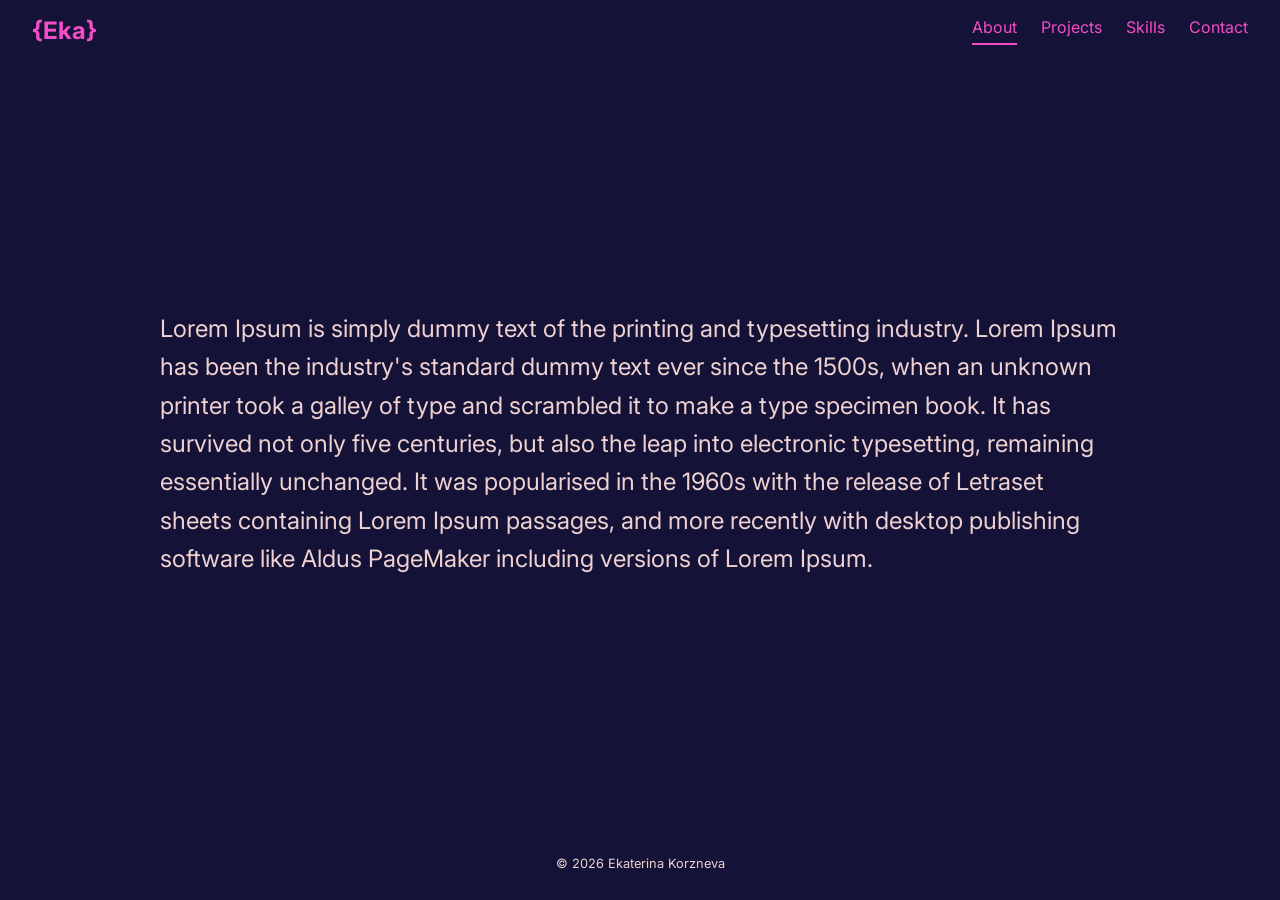
==== about.html @ 1ef9c0fe "Update navigation and footer year dynamically across all pages" ====
<!DOCTYPE html>
<html lang="en">
  <head>
    <meta charset="UTF-8" />
    <meta name="viewport" content="width=device-width, initial-scale=1.0" />

    <link rel="stylesheet" href="style.css" />
    <link rel="preconnect" href="https://fonts.googleapis.com" />
    <link rel="preconnect" href="https://fonts.gstatic.com" crossorigin />
    <link
      href="https://fonts.googleapis.com/css2?family=Inter:ital,opsz,wght@0,14..32,100..900;1,14..32,100..900&display=swap"
      rel="stylesheet"
    />
    <title>Ekaterina Korzneva</title>
  </head>
  <body>
    <div class="wrapper">
      <header class="navbar">
        <div class="logo">
          <a href="./index.html" class="logo-link">{Eka}</a>
        </div>

        <input type="checkbox" id="menu-toggle" class="menu-toggle" />
        <label for="menu-toggle" class="hamburger">
          <span></span>
          <span></span>
          <span></span>
        </label>

        <nav class="nav-links">
          <a class="nav-item active" href="./about.html">About</a>
          <a class="nav-item" href="./projects.html">Projects</a>
          <a class="nav-item" href="./skills.html">Skills</a>
          <a class="nav-item" href="./contact.htm">Contact</a>
        </nav>
      </header>

      <section class="content-container">
        <div class="about-container">
          <p class="about-text">
            Lorem Ipsum is simply dummy text of the printing and typesetting
            industry. Lorem Ipsum has been the industry's standard dummy text
            ever since the 1500s, when an unknown printer took a galley of type
            and scrambled it to make a type specimen book. It has survived not
            only five centuries, but also the leap into electronic typesetting,
            remaining essentially unchanged. It was popularised in the 1960s
            with the release of Letraset sheets containing Lorem Ipsum passages,
            and more recently with desktop publishing software like Aldus
            PageMaker including versions of Lorem Ipsum.
          </p>
        </div>
      </section>
      <footer class="footer">
        <p>© <span id="year"></span> Ekaterina Korzneva</p>
      </footer>
    </div>
    <script>
      document.getElementById("year").textContent = new Date().getFullYear();
    </script>
  </body>
</html>
---- style.css ----
body {
  background-color: #141236;
  font-family: "Inter", sans-serif;
  font-optical-sizing: auto;
  margin: 0;
}

.wrapper {
  min-height: 100vh; /* Full viewport height */
  display: flex;
  flex-direction: column;
}

.accent-font-color {
  color: #f54dc6;
}

.neutral-font-color {
  color: #efd1d1;
}

.navbar {
  display: flex;
  align-items: center;
  justify-content: space-between;
  padding: 1rem 2rem;
  background: #141236;
  color: #f54dc6;
  position: relative;
}

.logo {
  font-size: 1.5rem;
  font-weight: bold;
}

.nav-links {
  display: flex;
  gap: 1.5rem;
}

.nav-links a {
  color: #f54dc6;
  text-decoration: none;
  transition: color 0.2s;
}

.nav-links a:hover {
  color: #efd1d1;
}

/* Hamburger styles */
.hamburger {
  display: none;
  flex-direction: column;
  justify-content: center;
  gap: 5px;
  width: 30px;
  height: 25px;
  cursor: pointer;
}

.hamburger span {
  display: block;
  height: 4px;
  background: #f54dc6;
  border-radius: 2px;
  transition: 0.3s ease;
}

.menu-toggle {
  display: none;
}

/* Mobile styles */
@media (max-width: 768px) {
  .nav-links {
    flex-direction: column;
    position: absolute;
    top: 100%;
    left: 0;
    align-items: center;
    background: #141236;

    width: 100%;
    display: none;
  }

  .nav-links a {
    color: #efd1d1;
  }

  .nav-links a:hover {
    color: #f54dc6;
  }

  .menu-toggle:checked + .hamburger + .nav-links {
    display: flex;
  }

  /* Transform hamburger into an X */
  .menu-toggle:checked + .hamburger span:nth-child(1) {
    transform: rotate(45deg) translateY(13px);
  }

  .menu-toggle:checked + .hamburger span:nth-child(2) {
    opacity: 0;
  }

  .menu-toggle:checked + .hamburger span:nth-child(3) {
    transform: rotate(-45deg) translateY(-13px);
  }

  .hamburger {
    display: flex;
    z-index: 20;
  }
}

.logo-link {
  text-decoration: none;
  color: #f54dc6;
  font-size: 1.5rem;
  font-weight: bold;
  transition: color 0.2s;
}

.nav-item {
  padding-bottom: 6px; /* controls the gap */
  border-bottom: 2px solid transparent;
}

.nav-item.active {
  border-bottom-color: #f54dc6;
}

.hero {
  height: 100vh;
  display: flex;
  align-items: center;
  justify-content: flex-start;
  padding: 0 2rem;
  background-color: #141236;
  color: #efd1d1;
  flex: 1;
}

.hero-content {
  max-width: 600px;
}

.hero h1 {
  font-size: 3rem;
  margin: 0;
  color: #f54dc6;
}

.hero h1 span {
  color: #efd1d1;
}

.hero p {
  font-size: 1.2rem;
  line-height: 1.6;
  margin: 0;
}

/* Optional: Make it responsive */
@media (max-width: 768px) {
  .hero {
    padding: 0 5%;
    text-align: center;
    justify-content: center;
  }

  .hero-content {
    max-width: 90%;
  }

  .hero h1 {
    font-size: 2.2rem;
  }

  .hero p {
    font-size: 1rem;
  }
}

.footer {
  padding: 1rem 2rem;
  background: #141236;
  color: #efd1d1;
  text-align: center;
  font-size: 0.8rem;
}

.body-container {
  display: flex;
  flex: 1;
  align-items: center;
  justify-content: center;
  color: #efd1d1;
}

.body-container > p {
  width: 90%;
  font-size: 1rem;
}

@media (min-width: 768px) {
  .body-container > p {
    width: 60%;
  }
}

.projects-container {
  display: flex;
  flex-direction: column;
  gap: 2rem;
}

/* @media (max-width: 1440px) {
  .projects-container {
    max-width: 75vw;
  }
} */

.project-card {
  display: flex;
  flex-direction: row;
  background-color: #141236;
  border-radius: 1rem;
  padding: 1.5rem;
  box-shadow: 0 4px rgba(0, 0, 0, 0.3);
  color: #efd1d1;
  flex-wrap: wrap;
}

.project-img {
  width: 200px;
  height: auto;
  border-radius: 0.5rem;
  margin-right: 2rem;
  align-self: flex-start;
}

.project-info {
  flex: 1;
  min-width: 250px;
}

.project-info h3 {
  font-size: 1.5rem;
  margin: 0;
  color: #f54dc6;
}

.project-info a {
  color: #efd1d1;
  text-decoration: none;
}

.project-info a:hover {
  color: #f54dc6;
}

.tag {
  display: inline-block;
  background-color: #410e54;
  color: #f54dc6;
  padding: 0.3rem 0.8rem;
  border-radius: 1rem;
  margin-right: 0.5rem;
  font-size: 0.9rem;
}

@media (max-width: 768px) {
  .project-card {
    flex-direction: column;
    align-items: center;
  }

  .project-img {
    margin: 0 0 1.5rem 0;
    width: 100%;
    max-width: 100%;
  }

  .project-info {
    text-align: left;
  }
}

.main {
  flex: 1;
}

.content-container {
  display: flex;
  flex: 1;
  width: 100%;
  max-width: 50vw;
  margin: 0 auto;
  padding: 2rem;
}

/* Wider on large screens */
@media (max-width: 1440px) {
  .content-container {
    max-width: 75vw;
  }
}

.about-text {
  color: #efd1d1;
  font-size: 1.5rem;
  line-height: 1.6;
  align-items: center;
}

.about-container {
  display: flex;
  flex-direction: column;
  align-items: center;
  justify-content: center;
}

.skills-container {
  display: flex;
  flex-wrap: wrap;
  gap: 2rem;
  justify-content: center;
  margin-top: 3rem;
}

.skill-card {
  background-color: #141236;
  border-radius: 1rem;
  box-shadow: 0 4px rgba(0, 0, 0, 0.3);
  padding: 1.5rem;
  color: #efd1d1;
  width: 250px;
  display: flex;
  flex-direction: column;
  align-items: flex-start;
}

.skill-card h3 {
  margin-top: 0;
  margin-bottom: 1rem;
  color: #efd1d1;
  font-size: 1.2rem;
  text-transform: uppercase;
}

.skill-card .tags {
  display: flex;
  flex-wrap: wrap;
  gap: 0.5rem;
}

.contact-card {
  width: 100%; /* take full width of parent */
  max-width: none; /* remove any internal limit */
  background-color: #141236;
  border-radius: 1rem;
  box-shadow: 0 4px rgba(0, 0, 0, 0.3);
  padding: 2rem;
  color: #efd1d1;
  /* max-width: 600px; */
  margin-top: 3rem;
}

.contact-card h3 {
  margin-top: 0;
  margin-bottom: 2rem;
  text-align: center;
  color: #f54dc6;
  font-size: 1.5rem;
  text-transform: uppercase;
}

.contact-list {
  list-style: none;
  padding: 0;
  margin: 0;
}

.contact-list li {
  margin-bottom: 1rem;
  font-size: 1rem;
}

.contact-list a {
  color: #efd1d1;
  text-decoration: none;
}

.contact-list a:hover {
  color: #f54dc6;
}
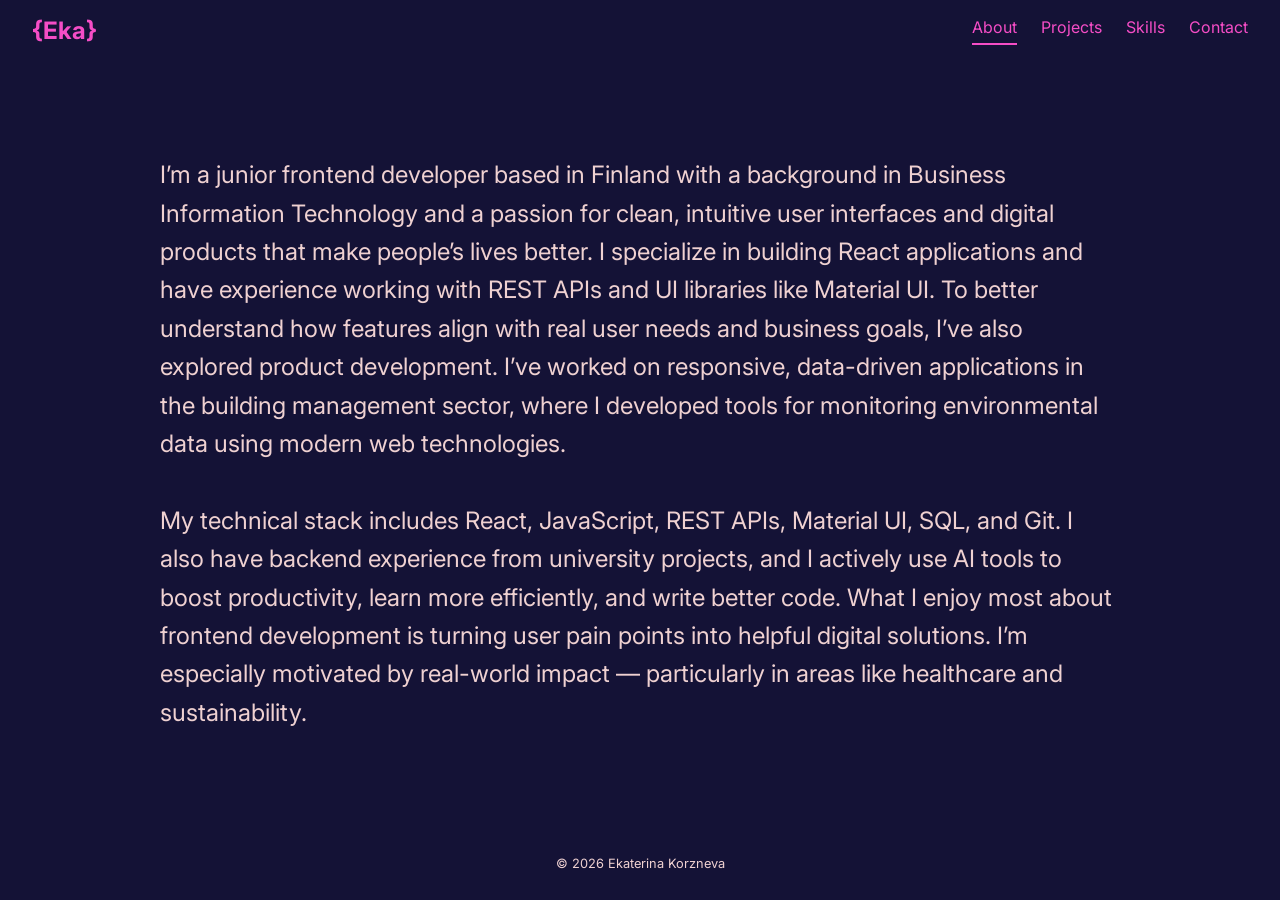
==== commit fdb5e6bf: "Add favicon support, enhance about and contact sections, and update project details" ====
--- a/about.html
+++ b/about.html
@@ -3,6 +3,27 @@
   <head>
     <meta charset="UTF-8" />
     <meta name="viewport" content="width=device-width, initial-scale=1.0" />
+
+    <!-- Favicon and manifest -->
+    <link
+      rel="icon"
+      type="image/png"
+      sizes="32x32"
+      href="favicons/favicon-32x32.png"
+    />
+    <link
+      rel="icon"
+      type="image/png"
+      sizes="16x16"
+      href="favicons/favicon-16x16.png"
+    />
+    <link rel="manifest" href="favicons/site.webmanifest" />
+    <link
+      rel="apple-touch-icon"
+      sizes="180x180"
+      href="favicons/apple-touch-icon.png"
+    />
+    <link rel="icon" href="favicons/favicon.ico" />
 
     <link rel="stylesheet" href="style.css" />
     <link rel="preconnect" href="https://fonts.googleapis.com" />
@@ -38,15 +59,23 @@
       <section class="content-container">
         <div class="about-container">
           <p class="about-text">
-            Lorem Ipsum is simply dummy text of the printing and typesetting
-            industry. Lorem Ipsum has been the industry's standard dummy text
-            ever since the 1500s, when an unknown printer took a galley of type
-            and scrambled it to make a type specimen book. It has survived not
-            only five centuries, but also the leap into electronic typesetting,
-            remaining essentially unchanged. It was popularised in the 1960s
-            with the release of Letraset sheets containing Lorem Ipsum passages,
-            and more recently with desktop publishing software like Aldus
-            PageMaker including versions of Lorem Ipsum.
+            I’m a junior frontend developer based in Finland with a background
+            in Business Information Technology and a passion for clean,
+            intuitive user interfaces and digital products that make people’s
+            lives better. I specialize in building React applications and have
+            experience working with REST APIs and UI libraries like Material UI.
+            To better understand how features align with real user needs and
+            business goals, I’ve also explored product development. I’ve worked
+            on responsive, data-driven applications in the building management
+            sector, where I developed tools for monitoring environmental data
+            using modern web technologies.<br /><br />
+            My technical stack includes React, JavaScript, REST APIs, Material
+            UI, SQL, and Git. I also have backend experience from university
+            projects, and I actively use AI tools to boost productivity, learn
+            more efficiently, and write better code. What I enjoy most about
+            frontend development is turning user pain points into helpful
+            digital solutions. I’m especially motivated by real-world impact —
+            particularly in areas like healthcare and sustainability.
           </p>
         </div>
       </section>
--- a/style.css
+++ b/style.css
@@ -125,9 +125,18 @@
   transition: color 0.2s;
 }
 
+.logo-link:hover {
+  color: #efd1d1;
+}
+
 .nav-item {
   padding-bottom: 6px; /* controls the gap */
   border-bottom: 2px solid transparent;
+  transition: transform 0.2s ease;
+}
+
+.nav-item:hover {
+  transform: scale(1.1);
 }
 
 .nav-item.active {
@@ -202,11 +211,6 @@
   color: #efd1d1;
 }
 
-.body-container > p {
-  width: 90%;
-  font-size: 1rem;
-}
-
 @media (min-width: 768px) {
   .body-container > p {
     width: 60%;
@@ -316,6 +320,12 @@
   font-size: 1.5rem;
   line-height: 1.6;
   align-items: center;
+}
+
+@media (max-width: 430px) {
+  .about-text {
+    font-size: 1rem;
+  }
 }
 
 .about-container {
@@ -389,6 +399,7 @@
 .contact-list li {
   margin-bottom: 1rem;
   font-size: 1rem;
+  color: #f54dc6;
 }
 
 .contact-list a {
@@ -399,3 +410,80 @@
 .contact-list a:hover {
   color: #f54dc6;
 }
+
+/* For Chrome, Edge, Safari */
+::-webkit-scrollbar {
+  width: 8px;
+}
+
+::-webkit-scrollbar-track {
+  background: #1c1534; /* dark background to blend with your layout */
+  border-radius: 4px;
+}
+
+::-webkit-scrollbar-thumb {
+  background-color: #f54dc6; /* your accent pink */
+  border-radius: 4px;
+  border: 2px solid #1c1534; /* adds padding effect */
+}
+
+::-webkit-scrollbar-thumb:hover {
+  background-color: #ff78da; /* lighter on hover */
+}
+
+/* Firefox only */
+html {
+  scrollbar-width: thin;
+  scrollbar-color: #f54dc6 #1c1534;
+}
+
+.heart-icon:hover {
+  animation: pulse 1s infinite;
+}
+
+@keyframes pulse {
+  0%,
+  100% {
+    transform: scale(1);
+  }
+  50% {
+    transform: scale(1.2);
+  }
+}
+
+.fade-in-top {
+  opacity: 0;
+  transform: translateY(20px);
+  animation: fadeSlideUp 2.5s ease-out forwards;
+}
+
+.fade-in-top.delay {
+  animation-delay: 0.3s;
+}
+
+@keyframes fadeSlideUp {
+  to {
+    opacity: 1;
+    transform: translateY(0);
+  }
+}
+
+.lightbox {
+  display: none;
+  position: fixed;
+  top: 0;
+  left: 0;
+  width: 100%;
+  height: 100%;
+  background-color: rgba(0, 0, 0, 0.8);
+  justify-content: center;
+  align-items: center;
+  z-index: 1000;
+}
+
+.lightbox img {
+  max-width: 90%;
+  max-height: 90%;
+  border-radius: 0.5rem;
+  box-shadow: 0 0 20px #000;
+}
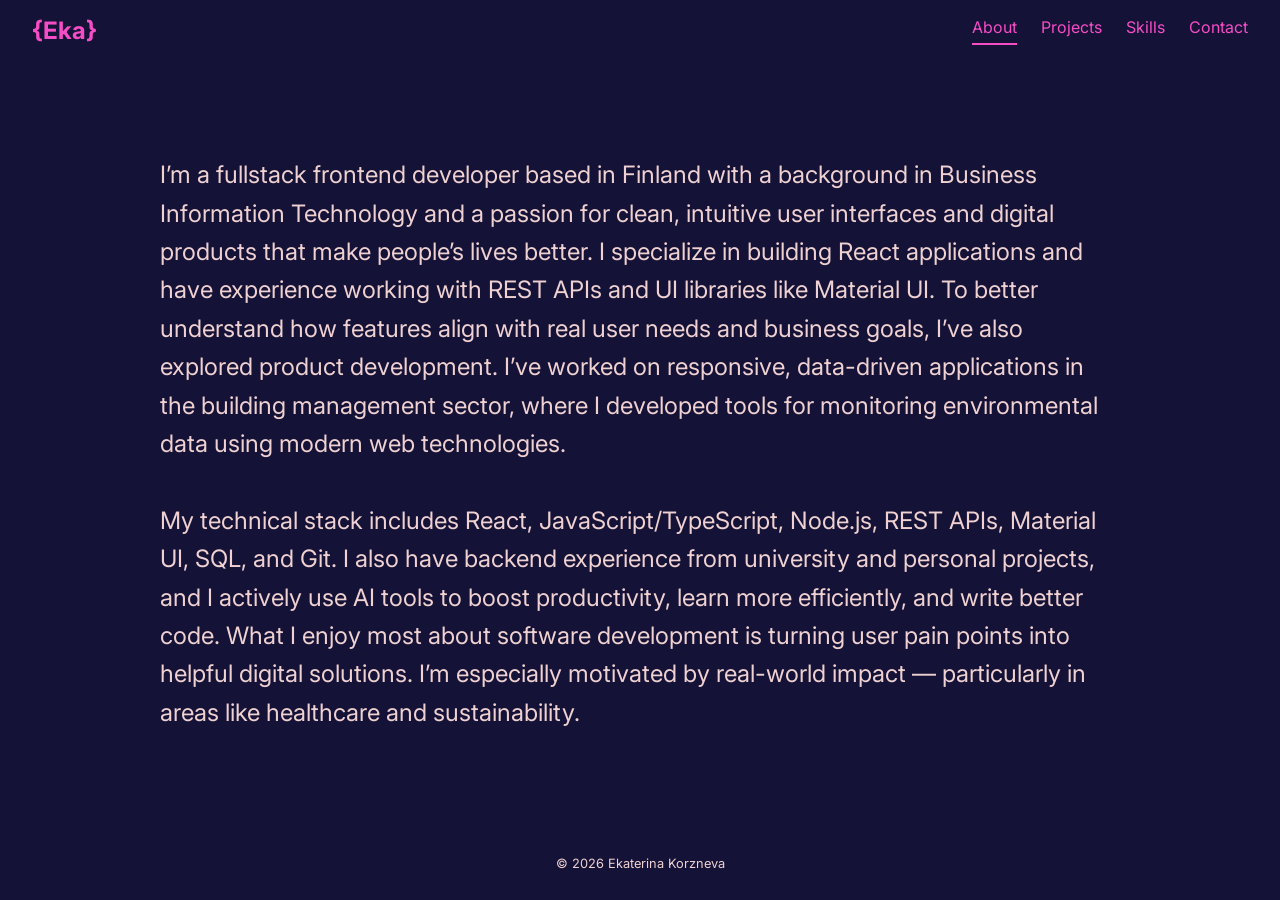
==== commit 157181c8: "Update about, index, and skills pages with up to date descriptions and additional skills" ====
--- a/about.html
+++ b/about.html
@@ -1,4 +1,4 @@
-<!DOCTYPE html>
+<!doctype html>
 <html lang="en">
   <head>
     <meta charset="UTF-8" />
@@ -59,23 +59,24 @@
       <section class="content-container">
         <div class="about-container">
           <p class="about-text">
-            I’m a junior frontend developer based in Finland with a background
-            in Business Information Technology and a passion for clean,
-            intuitive user interfaces and digital products that make people’s
-            lives better. I specialize in building React applications and have
-            experience working with REST APIs and UI libraries like Material UI.
-            To better understand how features align with real user needs and
-            business goals, I’ve also explored product development. I’ve worked
-            on responsive, data-driven applications in the building management
-            sector, where I developed tools for monitoring environmental data
-            using modern web technologies.<br /><br />
-            My technical stack includes React, JavaScript, REST APIs, Material
-            UI, SQL, and Git. I also have backend experience from university
-            projects, and I actively use AI tools to boost productivity, learn
-            more efficiently, and write better code. What I enjoy most about
-            frontend development is turning user pain points into helpful
-            digital solutions. I’m especially motivated by real-world impact —
-            particularly in areas like healthcare and sustainability.
+            I’m a fullstack frontend developer based in Finland with a
+            background in Business Information Technology and a passion for
+            clean, intuitive user interfaces and digital products that make
+            people’s lives better. I specialize in building React applications
+            and have experience working with REST APIs and UI libraries like
+            Material UI. To better understand how features align with real user
+            needs and business goals, I’ve also explored product development.
+            I’ve worked on responsive, data-driven applications in the building
+            management sector, where I developed tools for monitoring
+            environmental data using modern web technologies.<br /><br />
+            My technical stack includes React, JavaScript/TypeScript, Node.js,
+            REST APIs, Material UI, SQL, and Git. I also have backend experience
+            from university and personal projects, and I actively use AI tools
+            to boost productivity, learn more efficiently, and write better
+            code. What I enjoy most about software development is turning user
+            pain points into helpful digital solutions. I’m especially motivated
+            by real-world impact — particularly in areas like healthcare and
+            sustainability.
           </p>
         </div>
       </section>
--- a/style.css
+++ b/style.css
@@ -9,14 +9,6 @@
   min-height: 100vh; /* Full viewport height */
   display: flex;
   flex-direction: column;
-}
-
-.accent-font-color {
-  color: #f54dc6;
-}
-
-.neutral-font-color {
-  color: #efd1d1;
 }
 
 .navbar {
@@ -203,20 +195,6 @@
   font-size: 0.8rem;
 }
 
-.body-container {
-  display: flex;
-  flex: 1;
-  align-items: center;
-  justify-content: center;
-  color: #efd1d1;
-}
-
-@media (min-width: 768px) {
-  .body-container > p {
-    width: 60%;
-  }
-}
-
 .projects-container {
   display: flex;
   flex-direction: column;
@@ -275,6 +253,7 @@
   padding: 0.3rem 0.8rem;
   border-radius: 1rem;
   margin-right: 0.5rem;
+  margin-bottom: 0.5rem;
   font-size: 0.9rem;
 }
 
@@ -353,6 +332,12 @@
   display: flex;
   flex-direction: column;
   align-items: flex-start;
+}
+
+@media (max-width: 360px) {
+  .skill-card {
+    width: 90%;
+  }
 }
 
 .skill-card h3 {
@@ -379,6 +364,12 @@
   color: #efd1d1;
   /* max-width: 600px; */
   margin-top: 3rem;
+}
+
+@media (max-width: 360px) {
+  .contact-card {
+    padding: 1rem;
+  }
 }
 
 .contact-card h3 {
@@ -487,3 +478,8 @@
   border-radius: 0.5rem;
   box-shadow: 0 0 20px #000;
 }
+
+::selection {
+  background-color: #f54dc6; /* highlight color */
+  color: #141236; /* text color on highlight */
+}
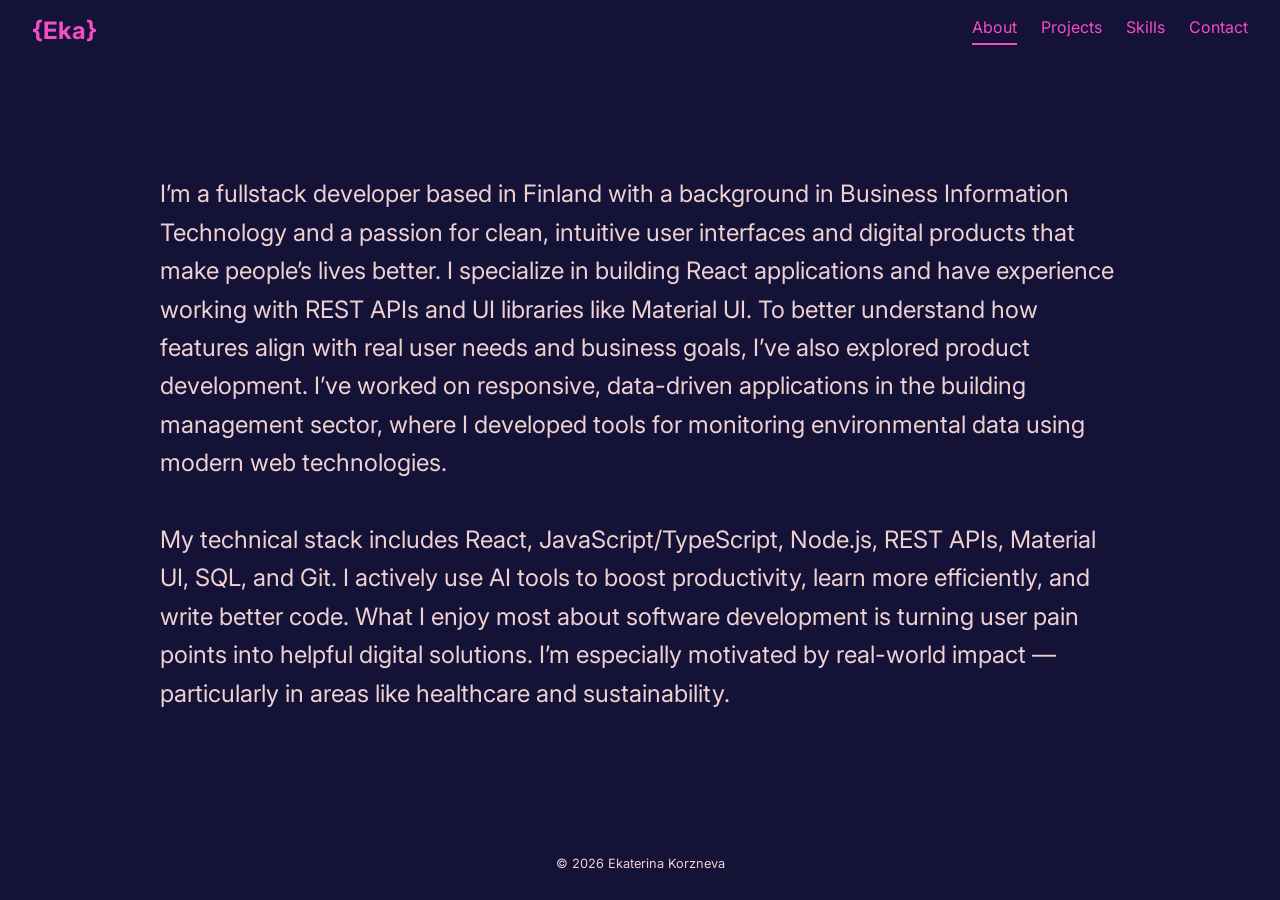
==== commit 62740568: "Update about section" ====
--- a/about.html
+++ b/about.html
@@ -59,23 +59,22 @@
       <section class="content-container">
         <div class="about-container">
           <p class="about-text">
-            I’m a fullstack frontend developer based in Finland with a
-            background in Business Information Technology and a passion for
-            clean, intuitive user interfaces and digital products that make
-            people’s lives better. I specialize in building React applications
-            and have experience working with REST APIs and UI libraries like
-            Material UI. To better understand how features align with real user
-            needs and business goals, I’ve also explored product development.
-            I’ve worked on responsive, data-driven applications in the building
-            management sector, where I developed tools for monitoring
-            environmental data using modern web technologies.<br /><br />
+            I’m a fullstack developer based in Finland with a background in
+            Business Information Technology and a passion for clean, intuitive
+            user interfaces and digital products that make people’s lives
+            better. I specialize in building React applications and have
+            experience working with REST APIs and UI libraries like Material UI.
+            To better understand how features align with real user needs and
+            business goals, I’ve also explored product development. I’ve worked
+            on responsive, data-driven applications in the building management
+            sector, where I developed tools for monitoring environmental data
+            using modern web technologies.<br /><br />
             My technical stack includes React, JavaScript/TypeScript, Node.js,
-            REST APIs, Material UI, SQL, and Git. I also have backend experience
-            from university and personal projects, and I actively use AI tools
-            to boost productivity, learn more efficiently, and write better
-            code. What I enjoy most about software development is turning user
-            pain points into helpful digital solutions. I’m especially motivated
-            by real-world impact — particularly in areas like healthcare and
+            REST APIs, Material UI, SQL, and Git. I actively use AI tools to
+            boost productivity, learn more efficiently, and write better code.
+            What I enjoy most about software development is turning user pain
+            points into helpful digital solutions. I’m especially motivated by
+            real-world impact — particularly in areas like healthcare and
             sustainability.
           </p>
         </div>
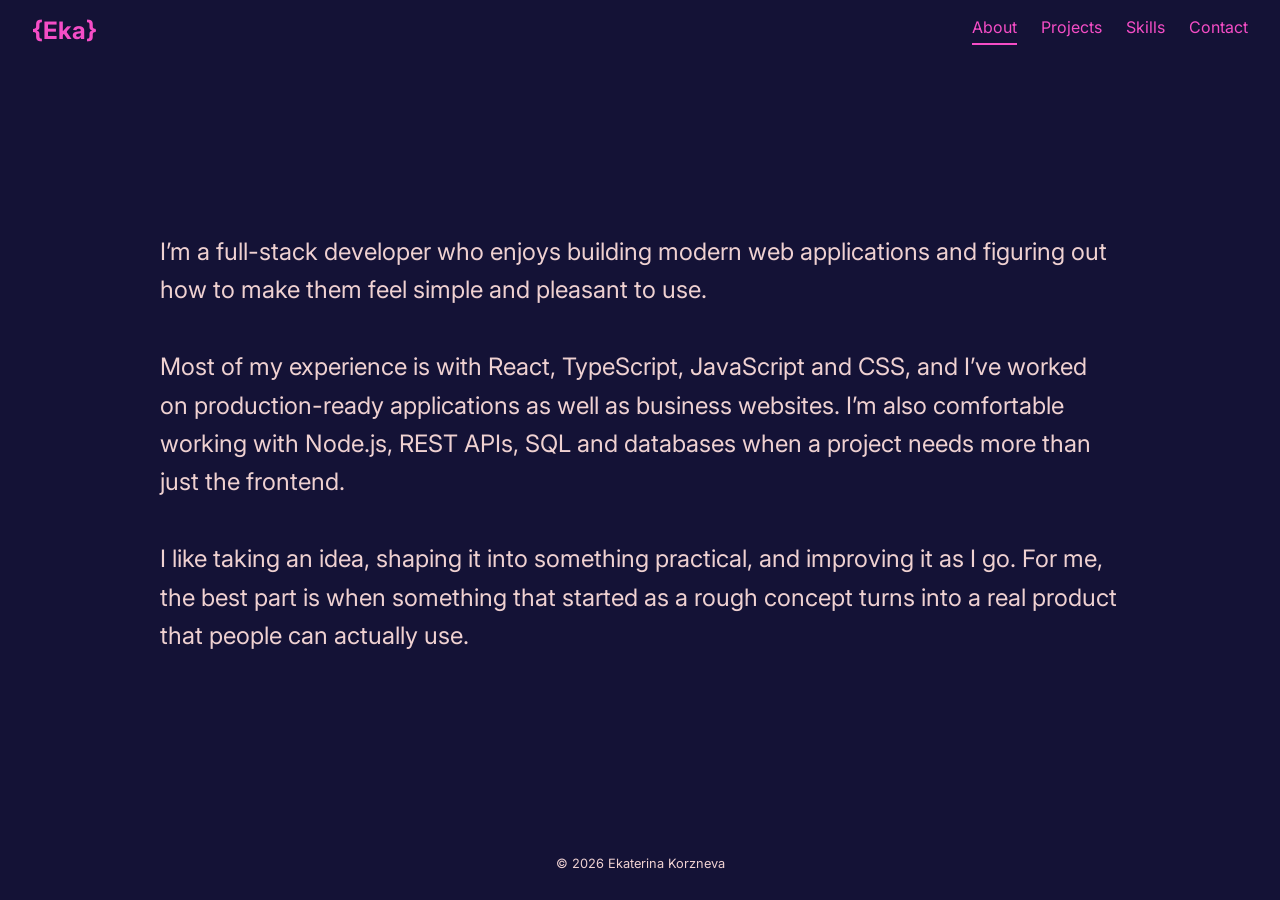
==== commit d25fb524: "Update about section with a new text" ====
--- a/about.html
+++ b/about.html
@@ -59,23 +59,18 @@
       <section class="content-container">
         <div class="about-container">
           <p class="about-text">
-            I’m a fullstack developer based in Finland with a background in
-            Business Information Technology and a passion for clean, intuitive
-            user interfaces and digital products that make people’s lives
-            better. I specialize in building React applications and have
-            experience working with REST APIs and UI libraries like Material UI.
-            To better understand how features align with real user needs and
-            business goals, I’ve also explored product development. I’ve worked
-            on responsive, data-driven applications in the building management
-            sector, where I developed tools for monitoring environmental data
-            using modern web technologies.<br /><br />
-            My technical stack includes React, JavaScript/TypeScript, Node.js,
-            REST APIs, Material UI, SQL, and Git. I actively use AI tools to
-            boost productivity, learn more efficiently, and write better code.
-            What I enjoy most about software development is turning user pain
-            points into helpful digital solutions. I’m especially motivated by
-            real-world impact — particularly in areas like healthcare and
-            sustainability.
+            I’m a full-stack developer who enjoys building modern web
+            applications and figuring out how to make them feel simple and
+            pleasant to use. <br /><br />
+            Most of my experience is with React, TypeScript, JavaScript and CSS,
+            and I’ve worked on production-ready applications as well as business
+            websites. I’m also comfortable working with Node.js, REST APIs, SQL
+            and databases when a project needs more than just the frontend.
+            <br /><br />
+            I like taking an idea, shaping it into something practical, and
+            improving it as I go. For me, the best part is when something that
+            started as a rough concept turns into a real product that people can
+            actually use.
           </p>
         </div>
       </section>
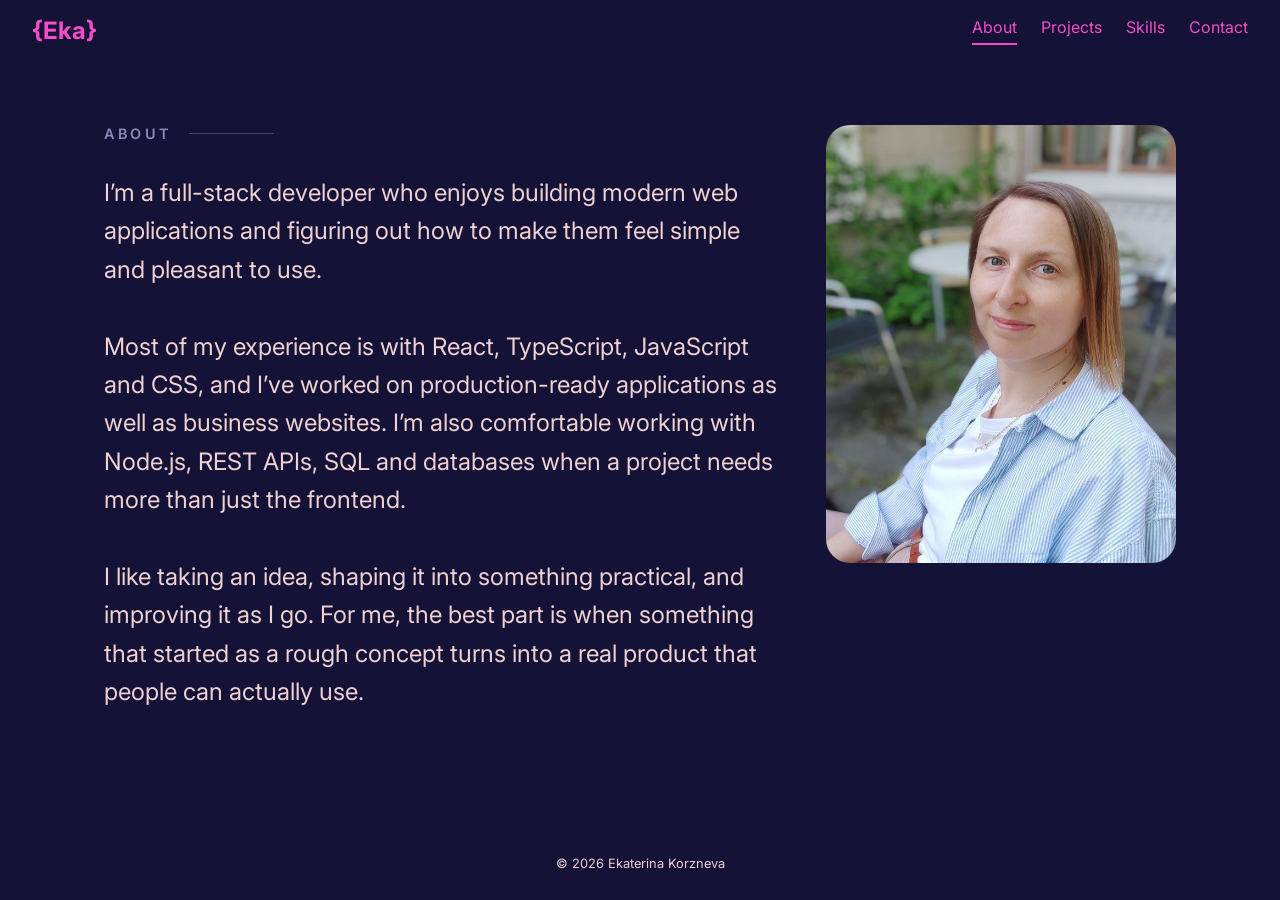
==== commit e0a8c2b1: "Update about section with new layout and add profile image" ====
--- a/about.html
+++ b/about.html
@@ -57,21 +57,30 @@
       </header>
 
       <section class="content-container">
-        <div class="about-container">
-          <p class="about-text">
-            I’m a full-stack developer who enjoys building modern web
-            applications and figuring out how to make them feel simple and
-            pleasant to use. <br /><br />
-            Most of my experience is with React, TypeScript, JavaScript and CSS,
-            and I’ve worked on production-ready applications as well as business
-            websites. I’m also comfortable working with Node.js, REST APIs, SQL
-            and databases when a project needs more than just the frontend.
-            <br /><br />
-            I like taking an idea, shaping it into something practical, and
-            improving it as I go. For me, the best part is when something that
-            started as a rough concept turns into a real product that people can
-            actually use.
-          </p>
+        <div class="about-wrapper">
+          <div class="about-container">
+            <h2 class="section-title">ABOUT</h2>
+            <p class="about-text">
+              I’m a full-stack developer who enjoys building modern web
+              applications and figuring out how to make them feel simple and
+              pleasant to use. <br /><br />
+              Most of my experience is with React, TypeScript, JavaScript and
+              CSS, and I’ve worked on production-ready applications as well as
+              business websites. I’m also comfortable working with Node.js, REST
+              APIs, SQL and databases when a project needs more than just the
+              frontend.
+              <br /><br />
+              I like taking an idea, shaping it into something practical, and
+              improving it as I go. For me, the best part is when something that
+              started as a rough concept turns into a real product that people
+              can actually use.
+            </p>
+          </div>
+          <img
+            class="about-image"
+            src="assets/portrait.jpg"
+            alt="Ekaterina Korzneva"
+          />
         </div>
       </section>
       <footer class="footer">
--- a/style.css
+++ b/style.css
@@ -282,15 +282,22 @@
   display: flex;
   flex: 1;
   width: 100%;
-  max-width: 50vw;
+  max-width: 1200px;
   margin: 0 auto;
   padding: 2rem;
+  box-sizing: border-box;
 }
 
 /* Wider on large screens */
-@media (max-width: 1440px) {
+@media (max-width: 768px) {
   .content-container {
-    max-width: 75vw;
+    padding: 1.5rem;
+  }
+}
+
+@media (max-width: 480px) {
+  .content-container {
+    padding: 1rem;
   }
 }
 
@@ -301,6 +308,11 @@
   align-items: center;
 }
 
+p.about-text {
+  margin: 0;
+  padding: 0;
+}
+
 @media (max-width: 430px) {
   .about-text {
     font-size: 1rem;
@@ -310,7 +322,7 @@
 .about-container {
   display: flex;
   flex-direction: column;
-  align-items: center;
+  align-items: flex-start;
   justify-content: center;
 }
 
@@ -483,3 +495,54 @@
   background-color: #f54dc6; /* highlight color */
   color: #141236; /* text color on highlight */
 }
+
+.about-wrapper {
+  display: flex;
+  flex-direction: row;
+  align-items: flex-start;
+  justify-content: center;
+  padding: 2rem;
+  gap: 3rem;
+}
+
+.about-image {
+  width: 100%;
+  max-width: 350px;
+  aspect-ratio: 4 / 5;
+  object-fit: cover;
+  border-radius: 24px;
+  display: block;
+  flex-shrink: 0;
+}
+
+@media (max-width: 1024px) {
+  .about-wrapper {
+    flex-direction: column-reverse;
+    align-items: center;
+  }
+  .about-image {
+    max-width: 250px;
+  }
+}
+
+.section-title {
+  display: flex;
+  align-items: center;
+  gap: 1rem;
+  color: #8f88b8;
+  font-size: 0.9rem;
+  font-weight: 600;
+  letter-spacing: 0.25em;
+}
+
+h2.section-title {
+  margin-top: 0;
+  margin-bottom: 2rem;
+}
+
+.section-title::after {
+  content: "";
+  width: 85px;
+  height: 1px;
+  background-color: #4a4668;
+}
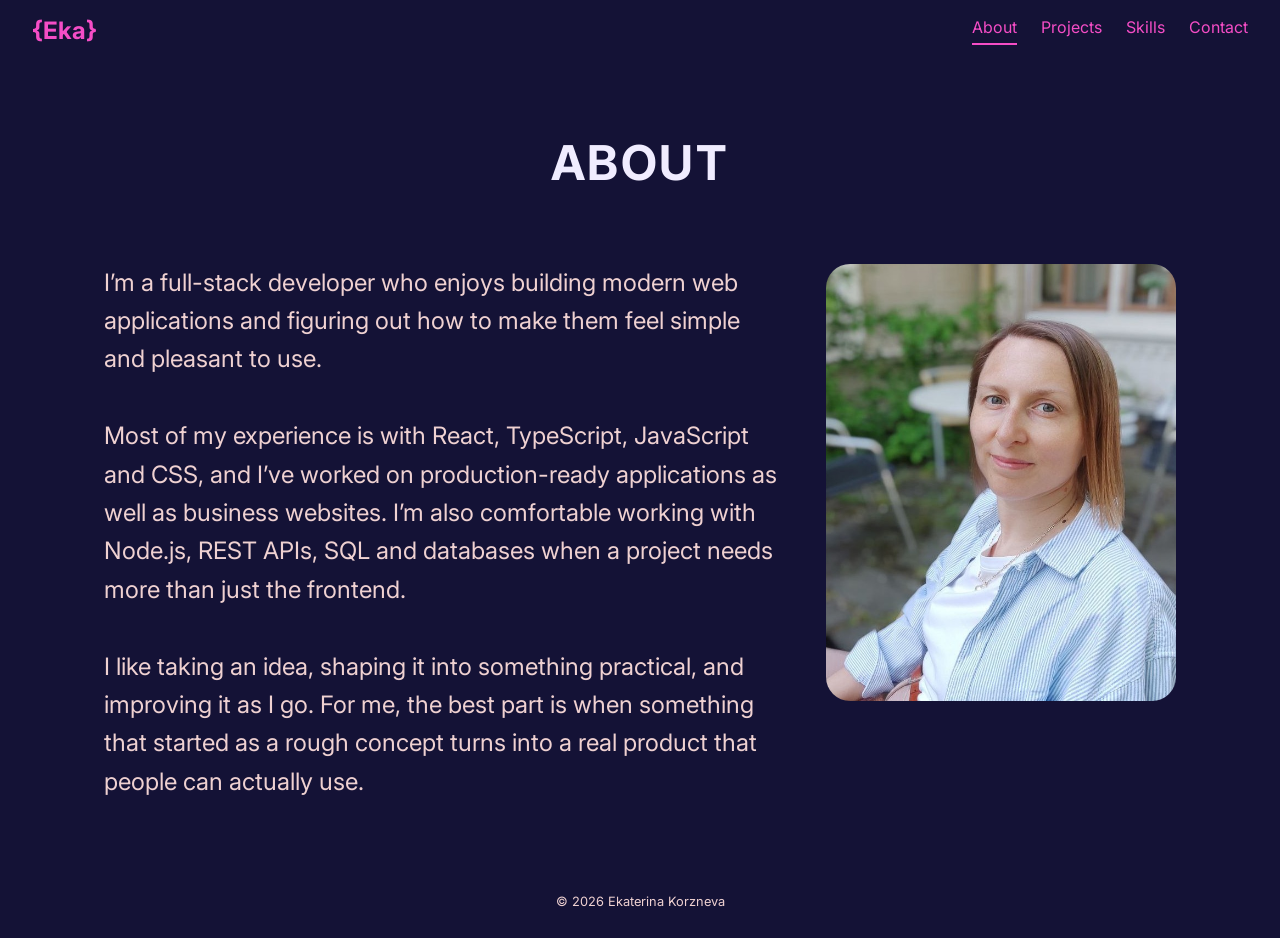
==== commit 55506651: "Add page titles to About, Projects, and Skills sections; update styles for better layout" ====
--- a/about.html
+++ b/about.html
@@ -57,9 +57,10 @@
       </header>
 
       <section class="content-container">
+        <h1 class="page-title">About</h1>
         <div class="about-wrapper">
           <div class="about-container">
-            <h2 class="section-title">ABOUT</h2>
+            <!-- <h2 class="section-title">ABOUT</h2> -->
             <p class="about-text">
               I’m a full-stack developer who enjoys building modern web
               applications and figuring out how to make them feel simple and
--- a/style.css
+++ b/style.css
@@ -73,7 +73,6 @@
     left: 0;
     align-items: center;
     background: #141236;
-
     width: 100%;
     display: none;
   }
@@ -234,12 +233,13 @@
 .project-info h3 {
   font-size: 1.5rem;
   margin: 0;
-  color: #f54dc6;
+  color: #a19be0;
 }
 
 .project-info a {
   color: #efd1d1;
-  text-decoration: none;
+  text-decoration: underline;
+  text-underline-offset: 4px;
 }
 
 .project-info a:hover {
@@ -280,6 +280,8 @@
 
 .content-container {
   display: flex;
+  flex-direction: column;
+  align-items: center;
   flex: 1;
   width: 100%;
   max-width: 1200px;
@@ -329,9 +331,9 @@
 .skills-container {
   display: flex;
   flex-wrap: wrap;
-  gap: 2rem;
+  gap: 1.5rem;
   justify-content: center;
-  margin-top: 3rem;
+  margin-top: 1.5rem;
 }
 
 .skill-card {
@@ -546,3 +548,17 @@
   height: 1px;
   background-color: #4a4668;
 }
+
+.page-title {
+  color: #f0ecff;
+  font-size: clamp(2rem, 4vw, 3rem);
+  font-weight: 700;
+  letter-spacing: 0.05em;
+  text-transform: uppercase;
+}
+
+@media (max-width: 430px) {
+  .page-title {
+    font-size: 1.5rem;
+  }
+}
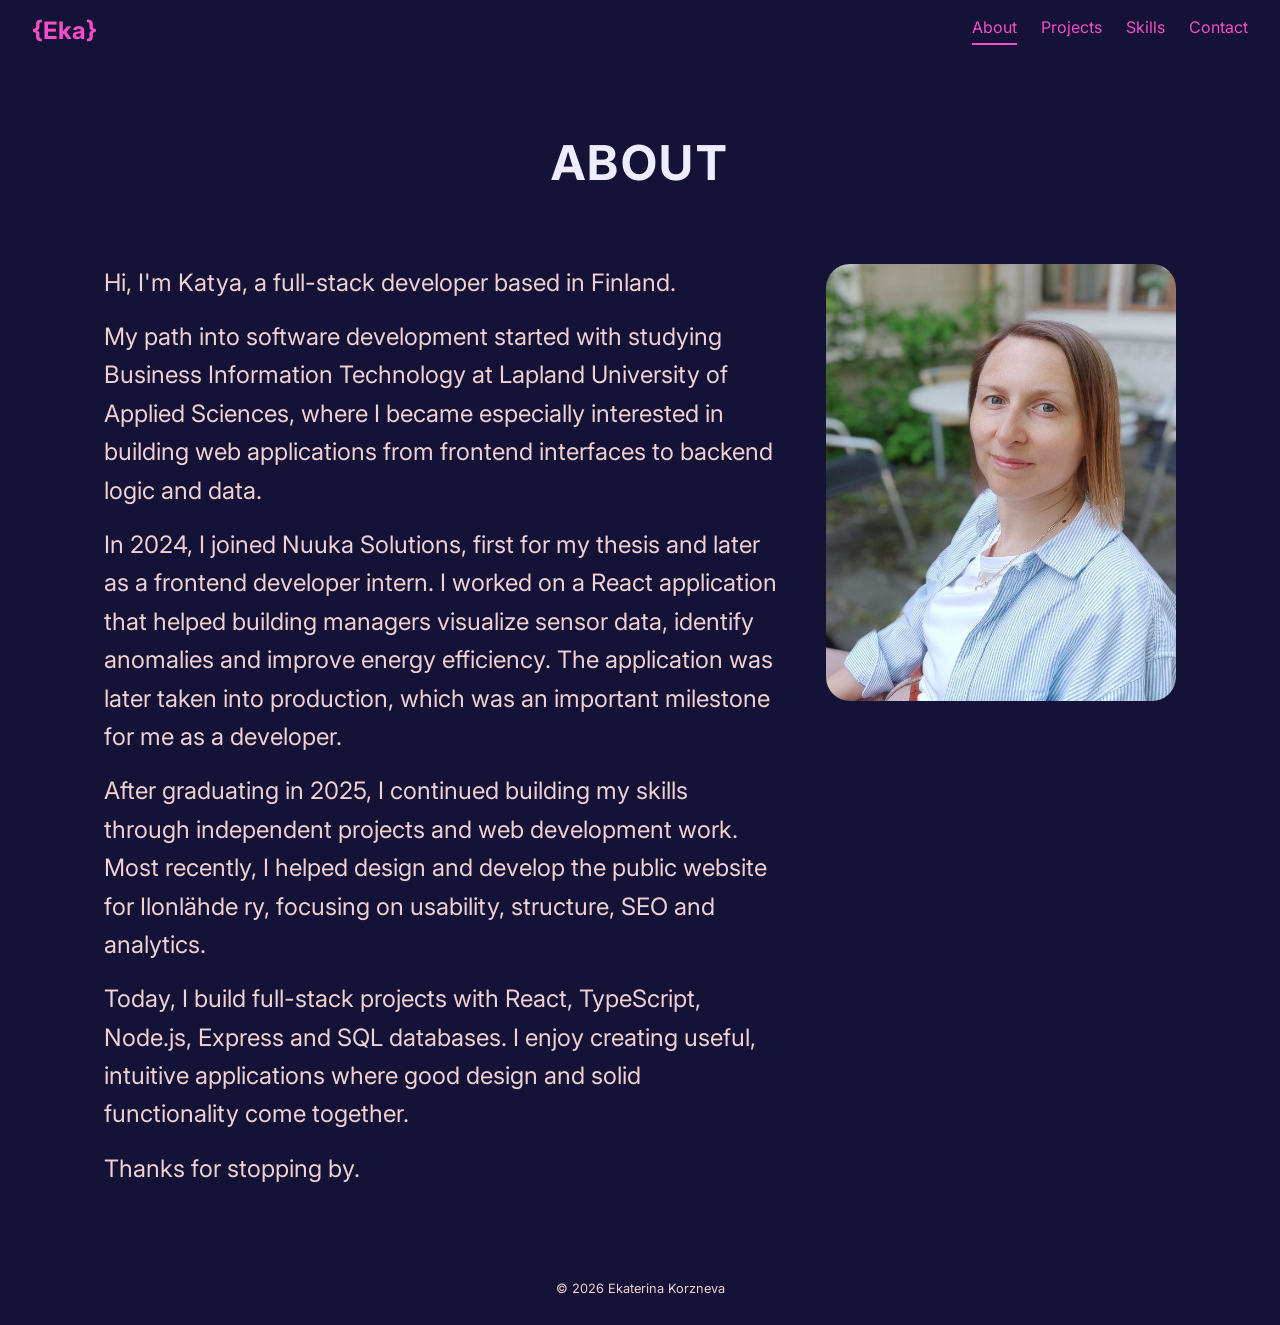
==== commit d0635b16: "Revise About section with updated personal introduction and project details; enhance project titles " ====
--- a/about.html
+++ b/about.html
@@ -61,21 +61,41 @@
         <div class="about-wrapper">
           <div class="about-container">
             <!-- <h2 class="section-title">ABOUT</h2> -->
-            <p class="about-text">
-              I’m a full-stack developer who enjoys building modern web
-              applications and figuring out how to make them feel simple and
-              pleasant to use. <br /><br />
-              Most of my experience is with React, TypeScript, JavaScript and
-              CSS, and I’ve worked on production-ready applications as well as
-              business websites. I’m also comfortable working with Node.js, REST
-              APIs, SQL and databases when a project needs more than just the
-              frontend.
-              <br /><br />
-              I like taking an idea, shaping it into something practical, and
-              improving it as I go. For me, the best part is when something that
-              started as a rough concept turns into a real product that people
-              can actually use.
-            </p>
+            <div class="about-text">
+              <p>Hi, I'm Katya, a full-stack developer based in Finland.</p>
+
+              <p>
+                My path into software development started with studying Business
+                Information Technology at Lapland University of Applied
+                Sciences, where I became especially interested in building web
+                applications from frontend interfaces to backend logic and data.
+              </p>
+
+              <p>
+                In 2024, I joined Nuuka Solutions, first for my thesis and later
+                as a frontend developer intern. I worked on a React application
+                that helped building managers visualize sensor data, identify
+                anomalies and improve energy efficiency. The application was
+                later taken into production, which was an important milestone
+                for me as a developer.
+              </p>
+
+              <p>
+                After graduating in 2025, I continued building my skills through
+                independent projects and web development work. Most recently, I
+                helped design and develop the public website for Ilonlähde ry,
+                focusing on usability, structure, SEO and analytics.
+              </p>
+
+              <p>
+                Today, I build full-stack projects with React, TypeScript,
+                Node.js, Express and SQL databases. I enjoy creating useful,
+                intuitive applications where good design and solid functionality
+                come together.
+              </p>
+
+              <p>Thanks for stopping by.</p>
+            </div>
           </div>
           <img
             class="about-image"
--- a/style.css
+++ b/style.css
@@ -236,6 +236,12 @@
   color: #a19be0;
 }
 
+.project-subtitle {
+  color: #aaa4b5;
+  font-style: italic;
+  margin-top: 0.1rem;
+}
+
 .project-info a {
   color: #efd1d1;
   text-decoration: underline;
@@ -310,9 +316,13 @@
   align-items: center;
 }
 
-p.about-text {
-  margin: 0;
+.about-text p {
+  margin: 0 0 1rem;
   padding: 0;
+}
+
+.about-text p:last-child {
+  margin-bottom: 0;
 }
 
 @media (max-width: 430px) {
